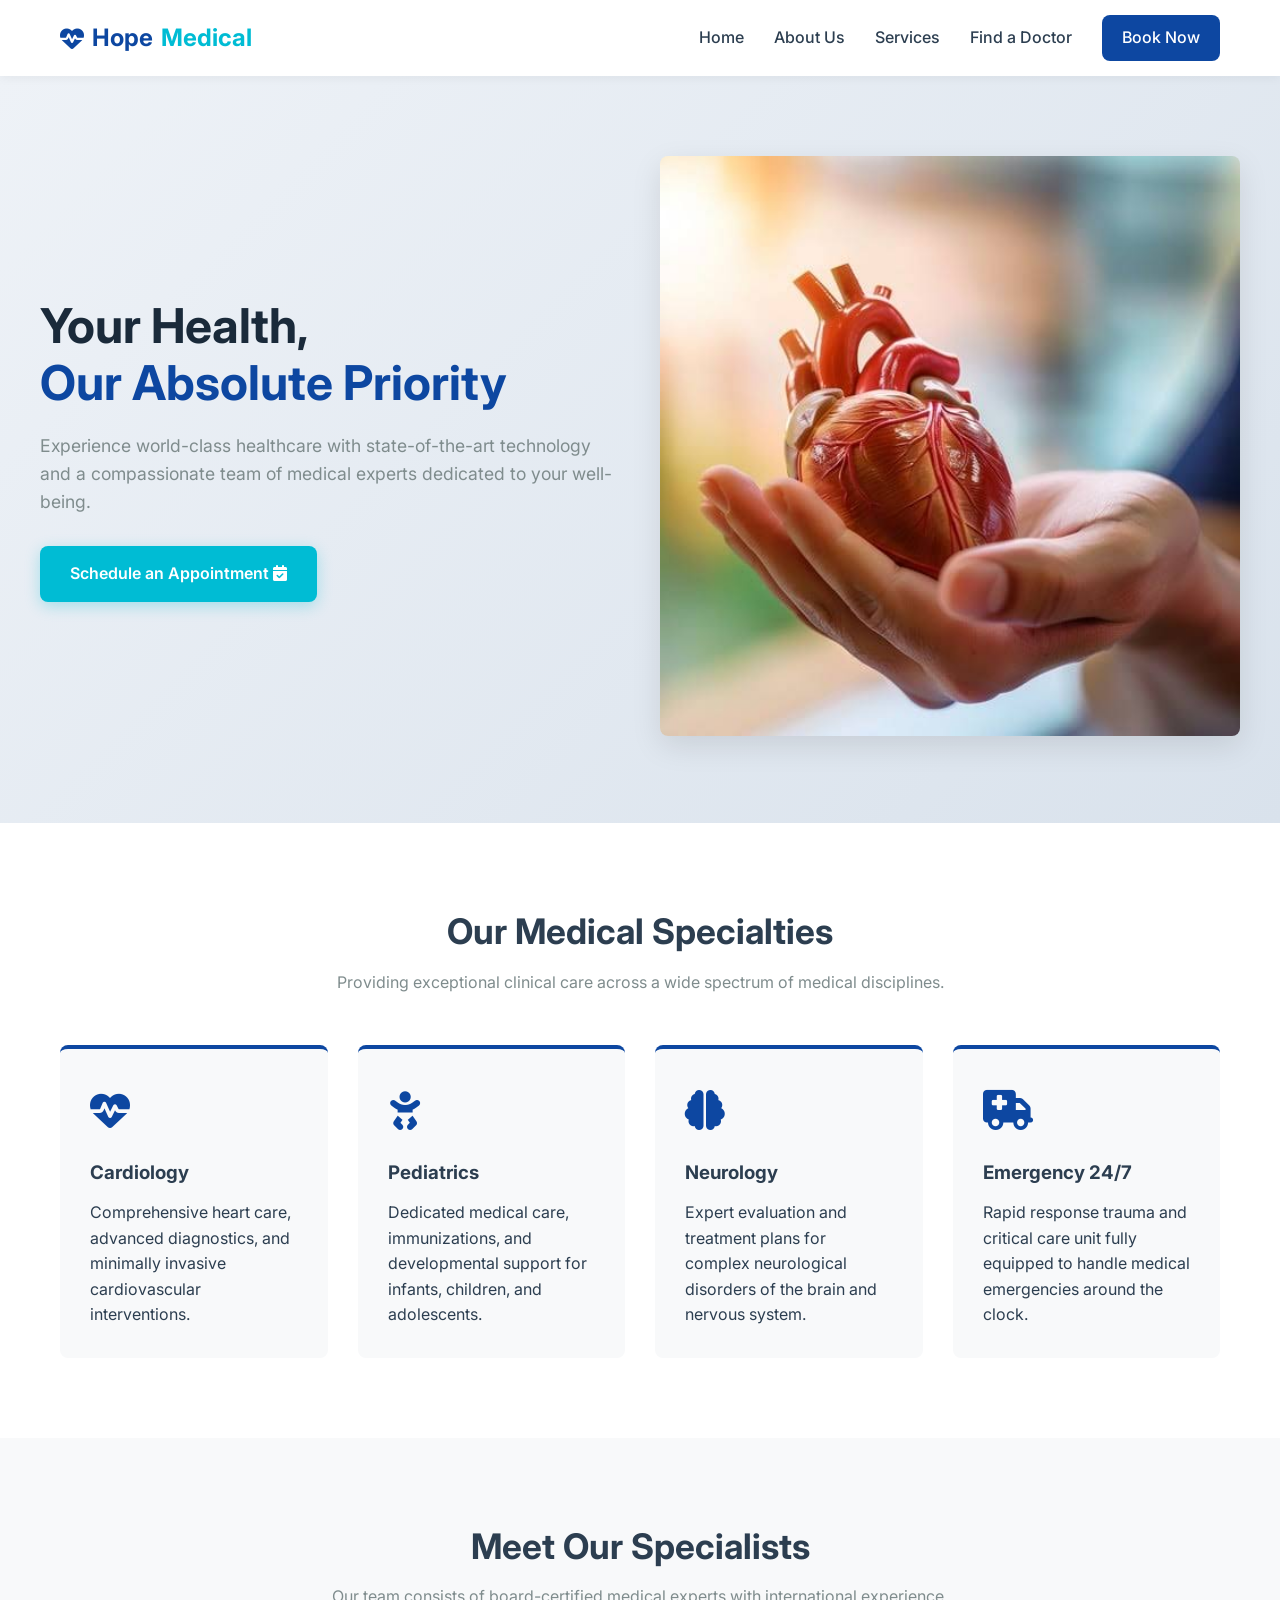
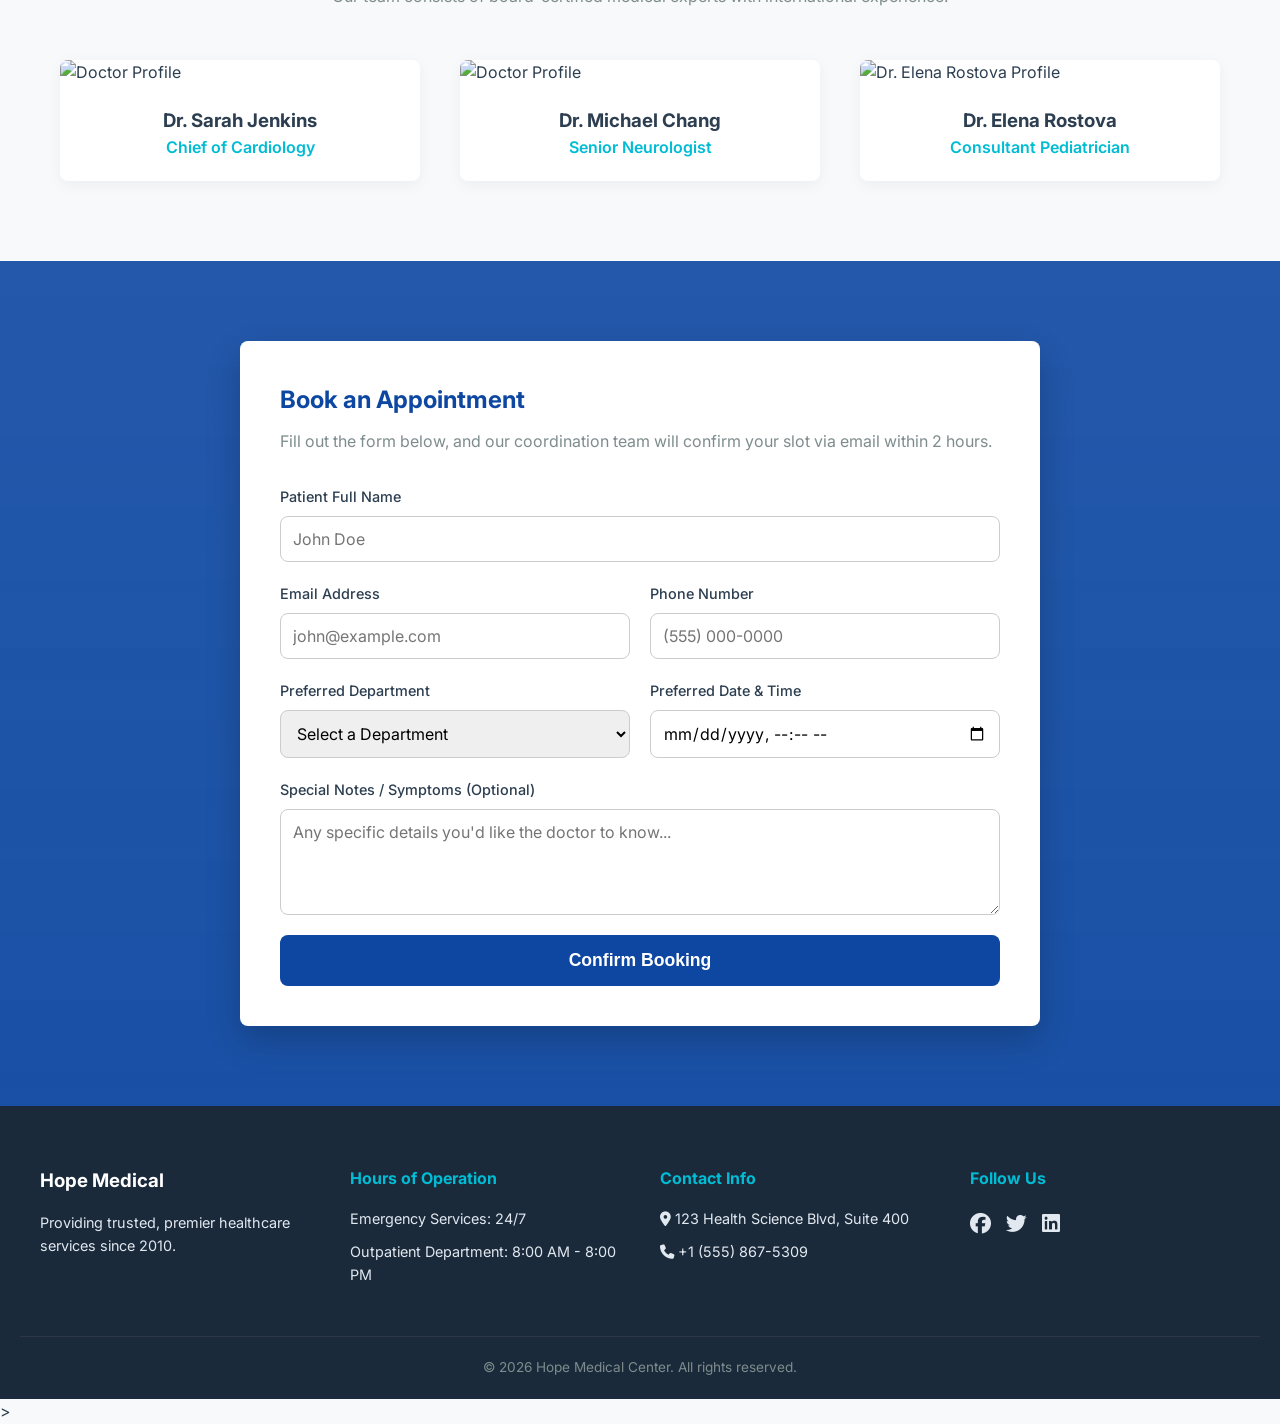
==== frontend/index.html @ f4e16c83 "Force tracking missing HTML frontend files" ====
<!DOCTYPE html>
<html lang="en">
<head>
    <meta charset="UTF-8">
    <meta name="viewport" content="width=device-width, initial-scale=1.0">
    <title>Hope Medical Center | Your Health, Our Priority</title>
    <link href="https://fonts.googleapis.com/css2?family=Inter:wght@300;400;500;600;700&display=swap" rel="stylesheet">
    <link rel="stylesheet" href="https://cdnjs.cloudflare.com/ajax/libs/font-awesome/6.4.0/css/all.min.css">
    <link rel="stylesheet" href="style.css">
</head>
<body>

    <header class="navbar">
        <div class="nav-container">
            <a href="#home" class="logo">
                <i class="fa-solid fa-heart-pulse"></i> Hope<span>Medical</span>
            </a>
            <nav class="nav-links">
                <a href="#home">Home</a>
                <a href="about.html">About Us</a>
                <a href="#services">Services</a>
                <a href="#doctors">Find a Doctor</a>
                <a href="#appointment" class="btn-cta">Book Now</a>
            </nav>
        </div>
    </header>

    <section id="home" class="hero">
        <div class="hero-container">
            <div class="hero-content">
                <h1>Your Health, <br><span>Our Absolute Priority</span></h1>
                <p>Experience world-class healthcare with state-of-the-art technology and a compassionate team of medical experts dedicated to your well-being.</p>
                <a href="#appointment" class="btn-primary">Schedule an Appointment <i class="fa-solid fa-calendar-check"></i></a>
            </div>
            <div class="hero-image">
                <img src="heart.jpg" alt="Cardiology and Heart Care">
            </div>
        </div>
    </section>

    

    <section id="services" class="services">
        <div class="container">
            <h2 class="section-title">Our Medical Specialties</h2>
            <p class="section-subtitle">Providing exceptional clinical care across a wide spectrum of medical disciplines.</p>
            
            <div class="services-grid">
                <div class="service-card">
                    <div class="service-icon"><i class="fa-solid fa-heart-pulse"></i></div>
                    <h3>Cardiology</h3>
                    <p>Comprehensive heart care, advanced diagnostics, and minimally invasive cardiovascular interventions.</p>
                </div>
                <div class="service-card">
                    <div class="service-icon"><i class="fa-solid fa-baby"></i></div>
                    <h3>Pediatrics</h3>
                    <p>Dedicated medical care, immunizations, and developmental support for infants, children, and adolescents.</p>
                </div>
                <div class="service-card">
                    <div class="service-icon"><i class="fa-solid fa-brain"></i></div>
                    <h3>Neurology</h3>
                    <p>Expert evaluation and treatment plans for complex neurological disorders of the brain and nervous system.</p>
                </div>
                <div class="service-card">
                    <div class="service-icon"><i class="fa-solid fa-truck-medical"></i></div>
                    <h3>Emergency 24/7</h3>
                    <p>Rapid response trauma and critical care unit fully equipped to handle medical emergencies around the clock.</p>
                </div>
            </div>
        </div>
    </section>

    <section id="doctors" class="doctors">
        <div class="container">
            <h2 class="section-title">Meet Our Specialists</h2>
            <p class="section-subtitle">Our team consists of board-certified medical experts with international experience.</p>
            
            <div class="doctors-grid">
                <div class="doctor-card">
                    <img src="https://images.unsplash.com/photo-1559839734-2b71ea197ec2?auto=format&fit=crop&q=80&w=400&h=400" alt="Doctor Profile">
                    <div class="doctor-info">
                        <h3>Dr. Sarah Jenkins</h3>
                        <p class="specialty">Chief of Cardiology</p>
                    </div>
                </div>
                <div class="doctor-card">
                    <img src="https://images.unsplash.com/photo-1622253692010-333f2da6031d?auto=format&fit=crop&q=80&w=400&h=400" alt="Doctor Profile">
                    <div class="doctor-info">
                        <h3>Dr. Michael Chang</h3>
                        <p class="specialty">Senior Neurologist</p>
                    </div>
                </div>
                <div class="doctor-card">
                    <img src="https://encrypted-tbn3.gstatic.com/licensed-image?q=tbn:ANd9GcRLKQfFSZ0WMHMOWKu8yEuGex1P6QMf4wgUwu-ZtR9KSmlp6jpmRATV374NBruGkBNBkhmaoistA1b6V3A" alt="Dr. Elena Rostova Profile">
                    <div class="doctor-info">
                        <h3>Dr. Elena Rostova</h3>
                        <p class="specialty">Consultant Pediatrician</p>
                    </div>
                </div>
            </div>
        </div>
    </section>

    <section id="appointment" class="appointment">
        <div class="appointment-container">
            <div class="appointment-form-wrapper">
                <h2>Book an Appointment</h2>
                <p>Fill out the form below, and our coordination team will confirm your slot via email within 2 hours.</p>
                
                <form id="bookingForm">
                    <div class="form-group">
                        <label for="fullName">Patient Full Name</label>
                        <input type="text" id="fullName" name="fullName" placeholder="John Doe" required>
                    </div>
                    
                    <div class="form-row">
                        <div class="form-group">
                            <label for="email">Email Address</label>
                            <input type="email" id="email" name="email" placeholder="john@example.com" required>
                        </div>
                        <div class="form-group">
                            <label for="phone">Phone Number</label>
                            <input type="tel" id="phone" name="phone" placeholder="(555) 000-0000" required>
                        </div>
                    </div>
                    
                    <div class="form-row">
                        <div class="form-group">
                            <label for="department">Preferred Department</label>
                            <select id="department" name="department" required>
                                <option value="" disabled selected>Select a Department</option>
                                <option value="Cardiology">Cardiology</option>
                                <option value="Pediatrics">Pediatrics</option>
                                <option value="Neurology">Neurology</option>
                                <option value="Emergency">Emergency 24/7 Consultation</option>
                            </select>
                        </div>
                        <div class="form-group">
                            <label for="dateTime">Preferred Date & Time</label>
                            <input type="datetime-local" id="dateTime" name="dateTime" required>
                        </div>
                    </div>
                    
                    <div class="form-group">
                        <label for="notes">Special Notes / Symptoms (Optional)</label>
                        <textarea id="notes" name="notes" rows="4" placeholder="Any specific details you'd like the doctor to know..."></textarea>
                    </div>
                    
                    <button type="submit" class="btn-submit" id="submitBtn">
                        <span class="btn-text">Confirm Booking</span>
                        <span class="spinner hidden"><i class="fa-solid fa-spinner fa-spin"></i> Processing...</span>
                    </button>
                </form>
                
                <div id="successMessage" class="alert success hidden">
                    <i class="fa-solid fa-circle-check"></i> Booking Successful! Your appointment has been secured.
                </div>
                <div id="errorMessage" class="alert error hidden">
                    <i class="fa-solid fa-circle-exclamation"></i> Something went wrong. Please try again or call us directly.
                </div>
            </div>
        </div>
    </section>

    <footer class="footer">
        <div class="footer-container">
            <div class="footer-col">
                <h3>Hope Medical</h3>
                <p>Providing trusted, premier healthcare services since 2010.</p>
            </div>
            <div class="footer-col">
                <h4>Hours of Operation</h4>
                <p>Emergency Services: 24/7</p>
                <p>Outpatient Department: 8:00 AM - 8:00 PM</p>
            </div>
            <div class="footer-col">
                <h4>Contact Info</h4>
                <p><i class="fa-solid fa-location-dot"></i> 123 Health Science Blvd, Suite 400</p>
                <p><i class="fa-solid fa-phone"></i> +1 (555) 867-5309</p>
            </div>
            <div class="footer-col">
                <h4>Follow Us</h4>
                <div class="socials">
                    <a href="#"><i class="fa-brands fa-facebook"></i></a>
                    <a href="#"><i class="fa-brands fa-twitter"></i></a>
                    <a href="#"><i class="fa-brands fa-linkedin"></i></a>
                </div>
            </div>
        </div>
        <div class="footer-bottom">
            <p>&copy; 2026 Hope Medical Center. All rights reserved.</p>
        </div>
    </footer>

    <script src="code.js"></script>
</body>
</html>>
---- frontend/style.css ----
/* --- Global Styles & Variables --- */
:root {
    --primary-color: #0d47a1;
    --primary-light: #1565c0;
    --secondary-color: #00bcd4;
    --text-dark: #2c3e50;
    --text-light: #7f8c8d;
    --bg-light: #f8f9fa;
    --white: #ffffff;
    --success: #2ecc71;
    --error: #e74c3c;
    --border-radius: 8px;
    --transition: all 0.3s ease;
}

* {
    margin: 0;
    padding: 0;
    box-sizing: border-box;
}

html {
    scroll-behavior: smooth;
    font-family: 'Inter', sans-serif;
    color: var(--text-dark);
    background-color: var(--bg-light);
}

body {
    line-height: 1.6;
}

.container {
    max-width: 1200px;
    margin: 0 auto;
    padding: 80px 20px;
}

/* --- Navigation Bar --- */
.navbar {
    background-color: var(--white);
    box-shadow: 0 2px 10px rgba(0,0,0,0.05);
    position: sticky;
    top: 0;
    z-index: 1000;
}

.nav-container {
    max-width: 1200px;
    margin: 0 auto;
    padding: 15px 20px;
    display: flex;
    justify-content: space-between;
    align-items: center;
}

.logo {
    font-size: 1.5rem;
    font-weight: 700;
    color: var(--primary-color);
    text-decoration: none;
    display: flex;
    align-items: center;
    gap: 8px;
}

.logo span {
    color: var(--secondary-color);
}

.nav-links {
    display: flex;
    align-items: center;
    gap: 30px;
}

.nav-links a {
    text-decoration: none;
    color: var(--text-dark);
    font-weight: 500;
    transition: var(--transition);
}

.nav-links a:hover {
    color: var(--primary-color);
}

.btn-cta {
    background-color: var(--primary-color);
    color: var(--white) !important;
    padding: 10px 20px;
    border-radius: var(--border-radius);
}

.btn-cta:hover {
    background-color: var(--primary-light);
}

/* --- Hero Section --- */
.hero {
    background: linear-gradient(135deg, #eef2f7 0%, #d9e2ec 100%);
    padding: 80px 20px;
}

.hero-container {
    max-width: 1200px;
    margin: 0 auto;
    display: grid;
    grid-template-columns: 1fr 1fr;
    align-items: center;
    gap: 40px;
}

.hero-content h1 {
    font-size: 3rem;
    line-height: 1.2;
    margin-bottom: 20px;
    color: #1a2a3a;
}

.hero-content h1 span {
    color: var(--primary-color);
}

.hero-content p {
    font-size: 1.1rem;
    color: var(--text-light);
    margin-bottom: 30px;
}

.btn-primary {
    display: inline-block;
    background-color: var(--secondary-color);
    color: var(--white);
    text-decoration: none;
    padding: 15px 30px;
    border-radius: var(--border-radius);
    font-weight: 600;
    box-shadow: 0 4px 15px rgba(0, 188, 212, 0.3);
    transition: var(--transition);
}

.btn-primary:hover {
    background-color: #00acc1;
    transform: translateY(-2px);
}

.hero-image img {
    width: 100%;
    border-radius: var(--border-radius);
    box-shadow: 0 10px 30px rgba(0,0,0,0.1);
}

/* --- Section Formatting Headers --- */
.section-title {
    text-align: center;
    font-size: 2.2rem;
    margin-bottom: 10px;
}

.section-subtitle {
    text-align: center;
    color: var(--text-light);
    margin-bottom: 50px;
}

/* --- Services Grid --- */
.services { background-color: var(--white); }

.services-grid {
    display: grid;
    grid-template-columns: repeat(auto-fit, minmax(250px, 1fr));
    gap: 30px;
}

.service-card {
    background: var(--bg-light);
    padding: 30px;
    border-radius: var(--border-radius);
    border-top: 4px solid var(--primary-color);
    transition: var(--transition);
}

.service-card:hover {
    transform: translateY(-5px);
    box-shadow: 0 10px 20px rgba(0,0,0,0.05);
}

.service-icon {
    font-size: 2.5rem;
    color: var(--primary-color);
    margin-bottom: 15px;
}

.service-card h3 { margin-bottom: 12px; }

/* --- Doctors Section --- */
.doctors-grid {
    display: grid;
    grid-template-columns: repeat(auto-fit, minmax(280px, 1fr));
    gap: 40px;
}

.doctor-card {
    background: var(--white);
    border-radius: var(--border-radius);
    overflow: hidden;
    box-shadow: 0 4px 15px rgba(0,0,0,0.05);
    transition: var(--transition);
}

.doctor-card:hover { transform: translateY(-5px); }

.doctor-card img {
    width: 100%;
    height: 650px;
    object-fit: cover;
}

.doctor-info { padding: 20px; text-align: center; }
.doctor-info .specialty { color: var(--secondary-color); font-weight: 600; }

/* --- Appointment Section & Form --- */
.appointment {
    background: linear-gradient(rgba(13, 71, 161, 0.9), rgba(13, 71, 161, 0.95)), 
                url('https://images.unsplash.com/photo-1519494026892-80bbd2d6fd0d?auto=format&fit=crop&q=80&w=1200') center/cover;
    padding: 80px 20px;
}

.appointment-container {
    max-width: 800px;
    margin: 0 auto;
}

.appointment-form-wrapper {
    background: var(--white);
    padding: 40px;
    border-radius: var(--border-radius);
    box-shadow: 0 15px 35px rgba(0,0,0,0.2);
}

.appointment-form-wrapper h2 { margin-bottom: 10px; color: var(--primary-color); }
.appointment-form-wrapper p { margin-bottom: 30px; color: var(--text-light); }

.form-group {
    margin-bottom: 20px;
    display: flex;
    flex-direction: column;
}

.form-row {
    display: grid;
    grid-template-columns: 1fr 1fr;
    gap: 20px;
}

label {
    font-weight: 500;
    margin-bottom: 8px;
    font-size: 0.9rem;
}

input, select, textarea {
    padding: 12px;
    border: 1px solid #ccc;
    border-radius: var(--border-radius);
    font-family: inherit;
    font-size: 1rem;
    transition: var(--transition);
}

input:focus, select:focus, textarea:focus {
    outline: none;
    border-color: var(--primary-color);
    box-shadow: 0 0 0 3px rgba(13, 71, 161, 0.15);
}

.btn-submit {
    width: 100%;
    background-color: var(--primary-color);
    color: var(--white);
    border: none;
    padding: 15px;
    font-size: 1.1rem;
    font-weight: 600;
    border-radius: var(--border-radius);
    cursor: pointer;
    transition: var(--transition);
}

.btn-submit:hover { background-color: var(--primary-light); }
.btn-submit:disabled { background-color: #a5b4fc; cursor: not-allowed; }

/* Alerts and Utility classes */
.hidden { display: none !important; }
.alert {
    margin-top: 20px;
    padding: 15px;
    border-radius: var(--border-radius);
    font-weight: 500;
}
.alert.success { background-color: #e8f8f5; color: var(--success); border: 1px solid var(--success); }
.alert.error { background-color: #fce4e4; color: var(--error); border: 1px solid var(--error); }

/* --- Footer --- */
.footer {
    background-color: #1a2a3a;
    color: #e2e8f0;
    padding: 60px 20px 20px 20px;
}

.footer-container {
    max-width: 1200px;
    margin: 0 auto;
    display: grid;
    grid-template-columns: repeat(auto-fit, minmax(200px, 1fr));
    gap: 40px;
    margin-bottom: 40px;
}

.footer-col h3 { color: var(--white); margin-bottom: 15px; }
.footer-col h4 { color: var(--secondary-color); margin-bottom: 15px; }
.footer-col p { font-size: 0.9rem; margin-bottom: 10px; }

.socials { display: flex; gap: 15px; margin-top: 10px; }
.socials a { color: #e2e8f0; font-size: 1.3rem; transition: var(--transition); }
.socials a:hover { color: var(--secondary-color); }

.footer-bottom {
    text-align: center;
    border-top: 1px solid #2d3748;
    padding-top: 20px;
    font-size: 0.85rem;
    color: var(--text-light);
}

/* --- Responsive Adaptations --- */
@media (max-width: 768px) {
    .hero-container, .form-row {
        grid-template-columns: 1fr;
    }
    .auth-container {
        padding: 25px;
    }
    .auth-tabs {
        flex-direction: column;
        align-items: stretch;
    }
    .auth-tab {
        width: 100%;
        text-align: center;
    }
    .nav-links { display: none; } /* Simplified navbar for breakdown demo spacing */
    .hero-content h1 { font-size: 2.2rem; }
}
/* --- About Us Section --- */
.about {
    background-color: var(--white);
    padding: 80px 20px;
}

.about-container {
    max-width: 1200px;
    margin: 0 auto;
    display: grid;
    grid-template-columns: 1fr 1fr;
    gap: 50px;
    align-items: center;
}

.about-image img {
    width: 100%;
    height: 450px;
    object-fit: cover;
    border-radius: var(--border-radius);
    box-shadow: 0 12px 24px rgba(0,0,0,0.08);
}

.about-title {
    font-size: 2.5rem;
    color: var(--primary-color);
    margin-bottom: 15px;
}

.about-lead {
    font-size: 1.1rem;
    color: var(--text-dark);
    margin-bottom: 30px;
    font-weight: 500;
}

.about-meta-grid {
    display: flex;
    flex-direction: column;
    gap: 25px;
}

.meta-item h3 {
    font-size: 1.3rem;
    margin-bottom: 8px;
    display: flex;
    align-items: center;
    gap: 10px;
}

.meta-item h3 i.text-primary { color: var(--primary-color); }
.meta-item h3 i.text-secondary { color: var(--secondary-color); }

.meta-item p {
    color: var(--text-light);
    font-size: 1rem;
}

/* Make sure it scales nicely on phones */
@media (max-width: 768px) {
    .about-container {
        grid-template-columns: 1fr;
        gap: 30px;
    }
    .about-image img {
        height: 300px;
    }
}

/* --- Dedicated About Page Layout --- */
.about-page-wrapper {
    padding-top: 80px; /* Prevents text from being hidden behind a fixed header */
    background-color: #f8fafc;
    min-height: 100vh;
}

.about-hero {
    background: linear-gradient(135deg, var(--primary-color), #1d4ed8);
    color: white;
    text-align: center;
    padding: 60px 20px;
}

.about-hero h1 { font-size: 2.5rem; margin-bottom: 10px; }

.about-body-container {
    max-width: 1200px;
    margin: 40px auto;
    padding: 0 20px;
    display: grid;
    grid-template-columns: 1fr 1fr;
    gap: 40px;
    align-items: center;
}

.about-image img {
    width: 100%;
    height: 400px;
    object-fit: cover;
    border-radius: var(--border-radius);
    box-shadow: 0 10px 20px rgba(0,0,0,0.05);
}

.about-card {
    background: white;
    padding: 30px;
    border-radius: var(--border-radius);
    margin-bottom: 20px;
    box-shadow: 0 4px 6px rgba(0,0,0,0.02);
    border-left: 5px solid var(--secondary-color);
}

.about-card h2 { color: var(--primary-color); margin-bottom: 12px; }
.about-card p { color: var(--text-dark); line-height: 1.6; }

/* Responsive adjustments */
@media (max-width: 768px) {
    .about-body-container { grid-template-columns: 1fr; }
    .about-image img { height: 250px; }
}
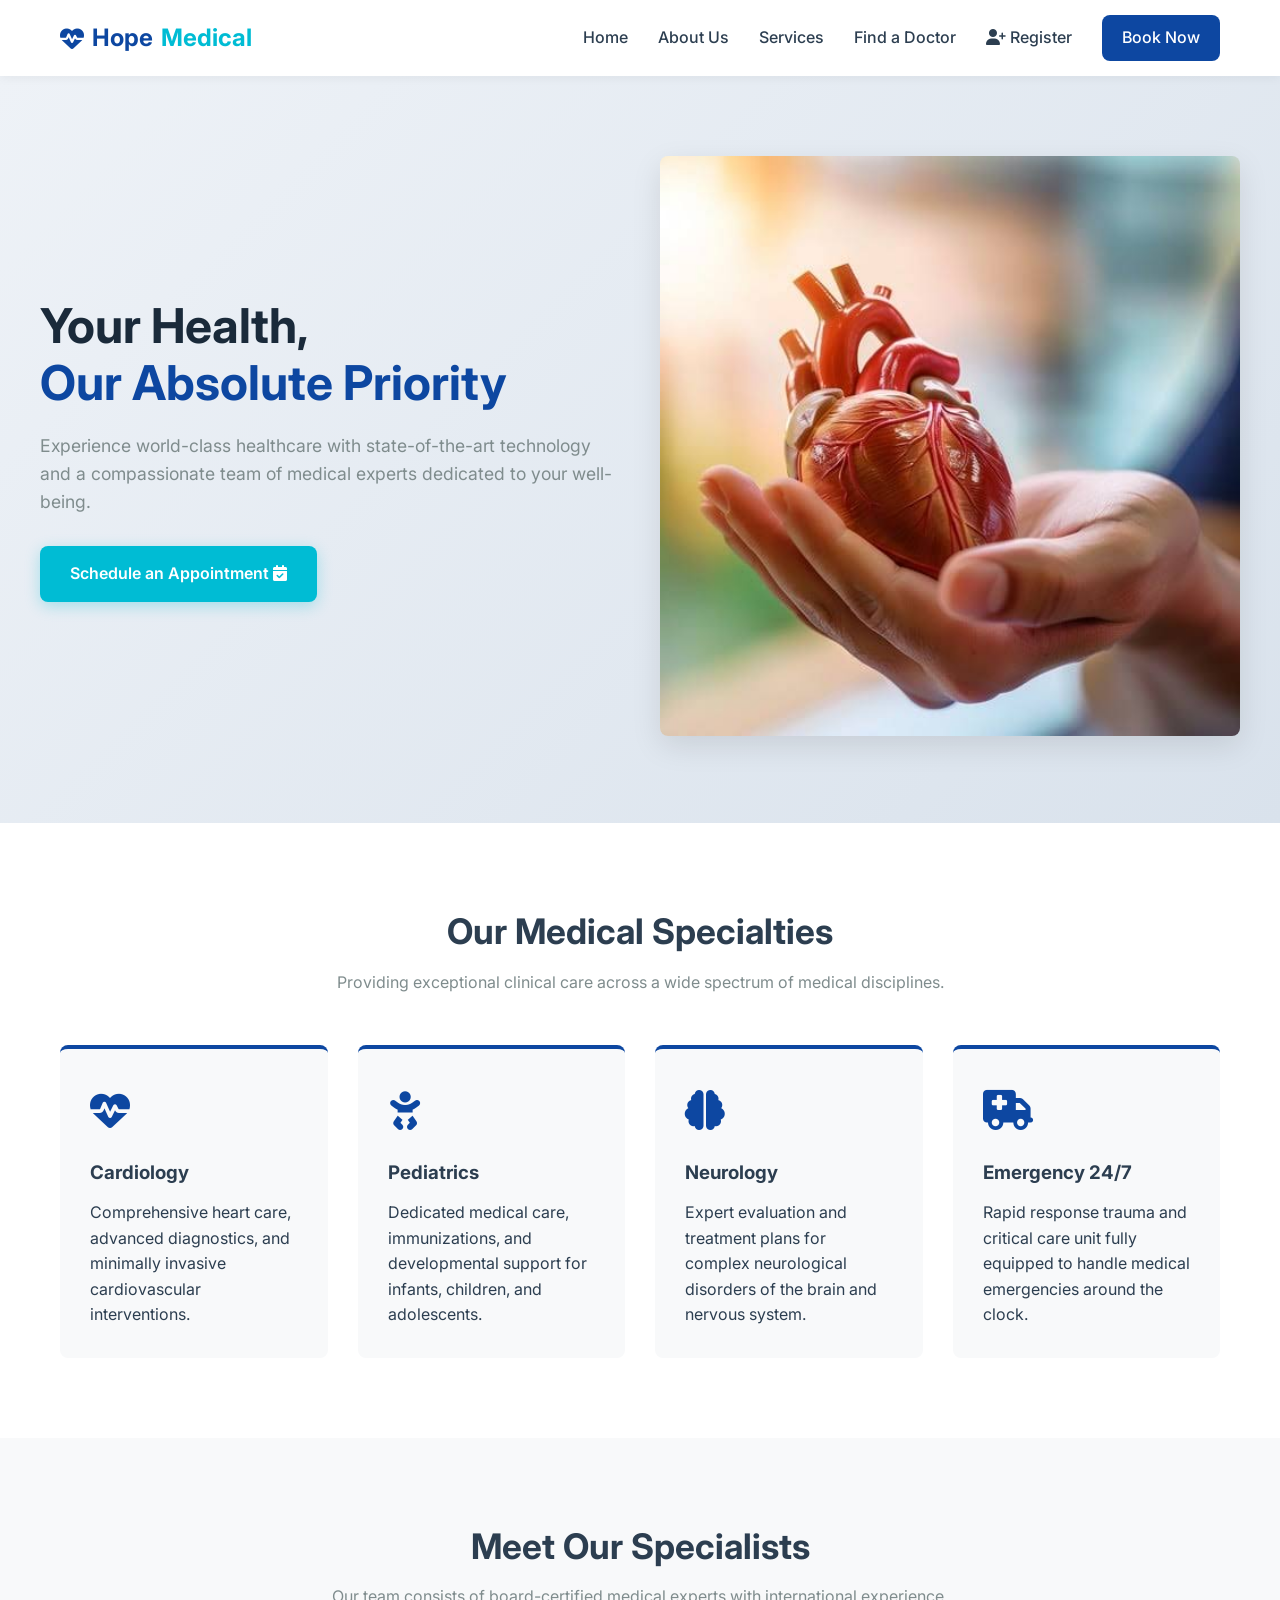
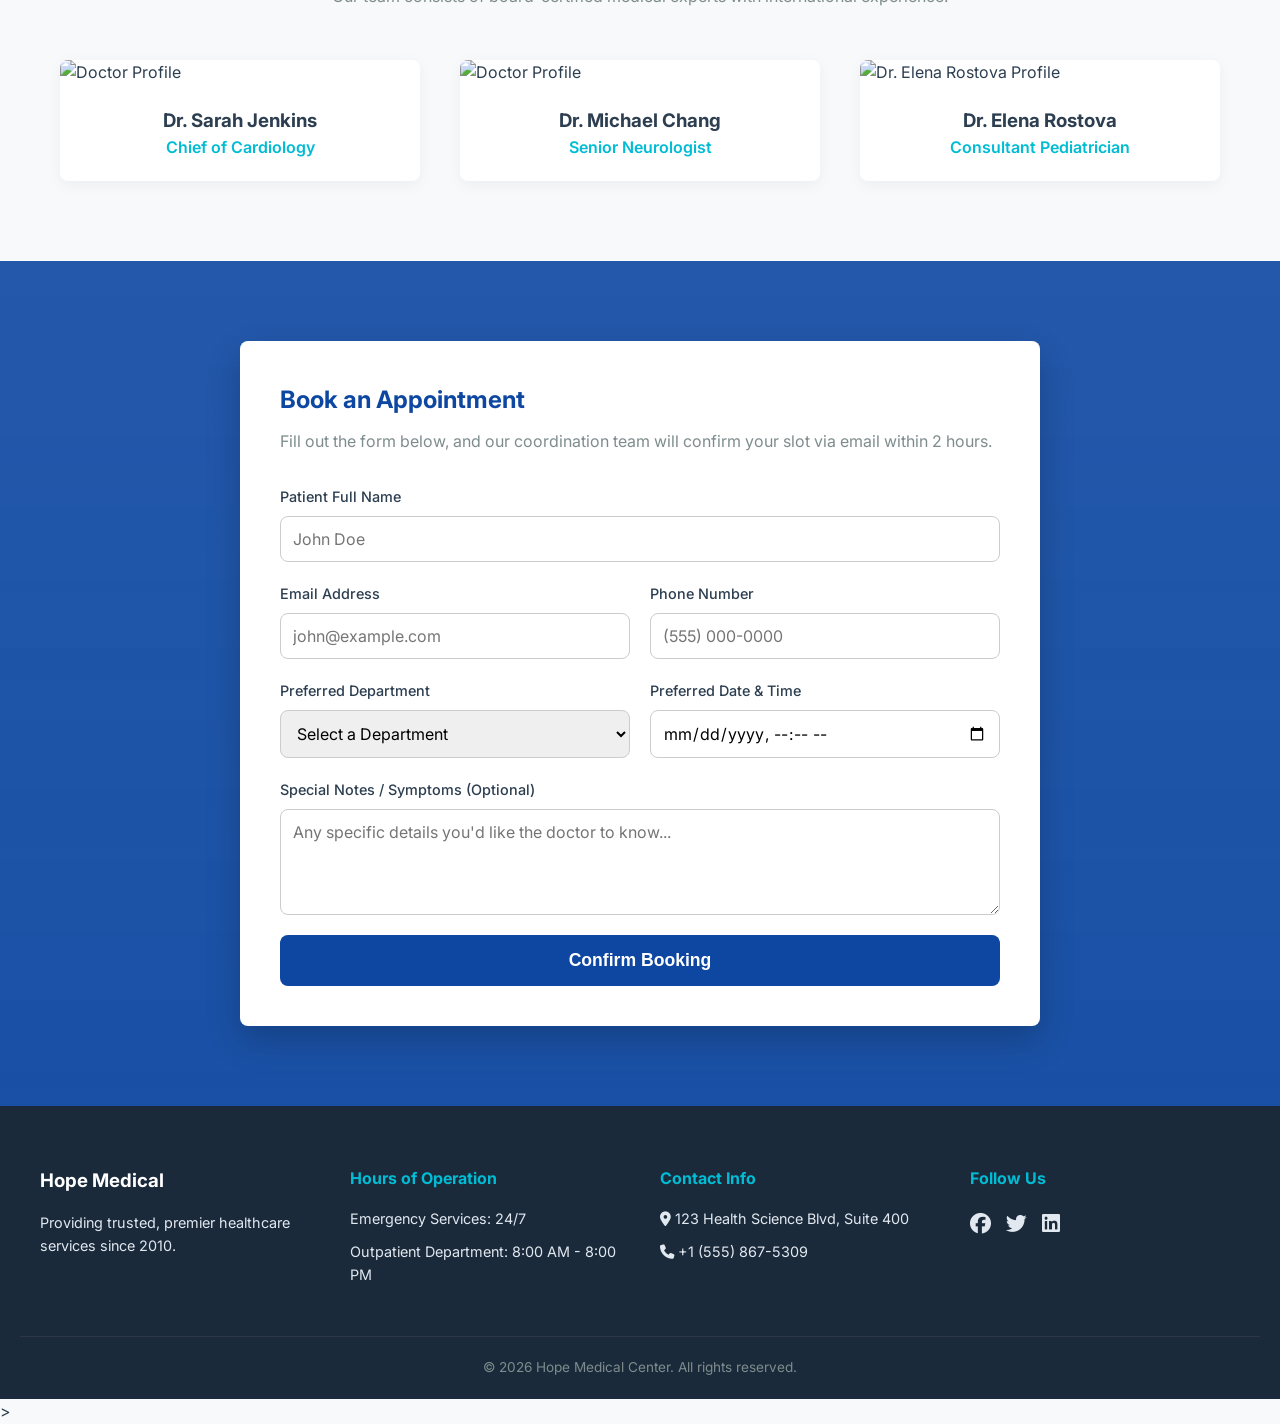
==== commit 13f3c705: "updated" ====
--- a/frontend/index.html
+++ b/frontend/index.html
@@ -20,6 +20,7 @@
                 <a href="about.html">About Us</a>
                 <a href="#services">Services</a>
                 <a href="#doctors">Find a Doctor</a>
+                <a href="register.html" class="btn-register"><i class="fa-solid fa-user-plus"></i> Register</a>
                 <a href="#appointment" class="btn-cta">Book Now</a>
             </nav>
         </div>
